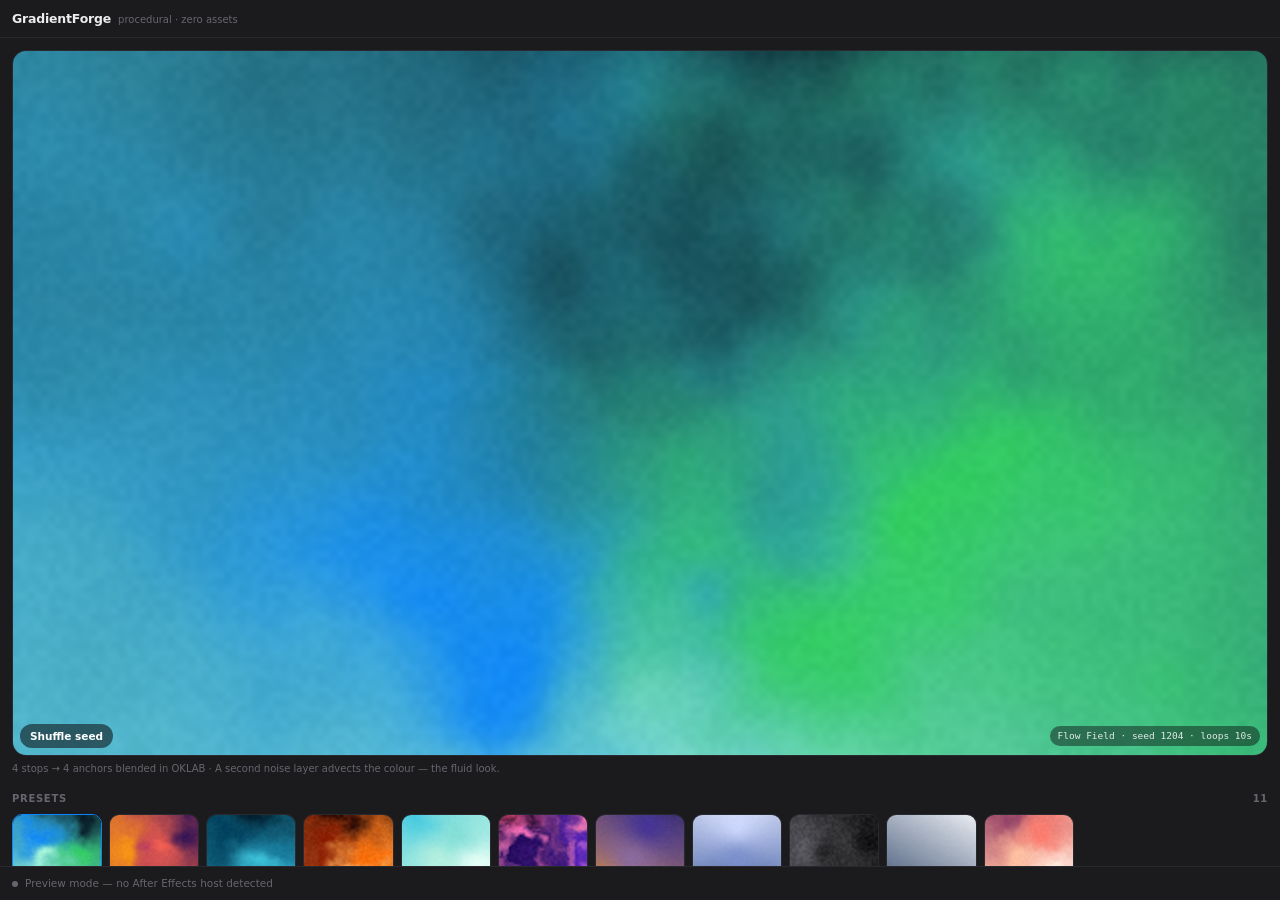
==== com.gradientforge.pro/index.html @ 15c9b50b "refactor: split GradientForge out into its own extension The gradient generator was a tab inside the" ====
<!DOCTYPE html>
<html lang="en">
<head>
  <meta charset="utf-8">
  <title>GradientForge</title>
  <link rel="stylesheet" href="css/panel.css">
</head>
<body>
  <div class="app">

    <header class="topbar">
      <span class="wordmark">GradientForge</span>
      <span class="tagline">procedural · zero assets</span>
    </header>

    <main class="body" id="body">
      <section class="view" id="view"></section>
    </main>

    <footer class="statusbar" id="status" data-state="idle">
      <span class="dot"></span>
      <span class="msg" id="statusMsg">Ready</span>
    </footer>

  </div>

  <script src="js/lib/cep-bridge.js"></script>
  <script src="js/lib/controls.js"></script>
  <script src="js/data/gradients.js"></script>
  <script src="js/data/gradient-preview.js"></script>
  <script src="js/app.js"></script>
</body>
</html>
---- com.gradientforge.pro/css/panel.css ----
/* ==========================================================================
   GradientForge — panel styles

   Docked inside After Effects, so it borrows AE's chrome values and spends its
   colour budget on the gradient itself. The tokens, fields and buttons are the
   same house style as the Apple Motion UI panel; the .gf-* rules below are this
   panel's own.
   ========================================================================== */

:root {
  --bg:            #1B1B1E;
  --bg-raised:     #232327;
  --bg-sunken:     #141416;
  --line:          #313136;
  --line-soft:     #292930;
  --text:          #ECECEF;
  --text-dim:      #9A9AA2;
  --text-faint:    #66666E;
  --accent:        #0A84FF;
  --accent-soft:   rgba(10, 132, 255, 0.16);
  --ok:            #30D158;
  --warn:          #FF9F0A;
  --err:           #FF453A;

  --r-sm: 6px;
  --r-md: 10px;
  --r-lg: 14px;

  --font: -apple-system, BlinkMacSystemFont, "SF Pro Text", "Segoe UI", Inter, system-ui, sans-serif;
  --mono: "SF Mono", ui-monospace, Menlo, Consolas, monospace;
}

:root[data-theme="light"] {
  --bg:        #F4F4F6;
  --bg-raised: #FFFFFF;
  --bg-sunken: #E8E8EC;
  --line:      #D6D6DC;
  --line-soft: #E2E2E8;
  --text:      #1C1C1E;
  --text-dim:  #6C6C74;
  --text-faint:#9A9AA2;
  --accent:    #007AFF;
  --accent-soft: rgba(0, 122, 255, 0.12);
}

* { box-sizing: border-box; }

html, body {
  height: 100%;
  margin: 0;
  overflow: hidden;
}

body {
  background: var(--bg);
  color: var(--text);
  font-family: var(--font);
  font-size: 12px;
  line-height: 1.4;
  -webkit-font-smoothing: antialiased;
  user-select: none;
  cursor: default;
}

::-webkit-scrollbar { width: 9px; height: 9px; }
::-webkit-scrollbar-track { background: transparent; }
::-webkit-scrollbar-thumb { background: var(--line); border-radius: 9px; border: 2px solid var(--bg); }
::-webkit-scrollbar-thumb:hover { background: var(--text-faint); }

:focus-visible { outline: 2px solid var(--accent); outline-offset: 1px; border-radius: 3px; }

/* --- shell ------------------------------------------------------------- */

.app {
  display: flex;
  flex-direction: column;
  height: 100%;
  overflow: hidden;
}

.topbar {
  flex: none;
  display: flex;
  align-items: baseline;
  gap: 7px;
  padding: 10px 12px 9px;
  border-bottom: 1px solid var(--line-soft);
  background: var(--bg);
}

.wordmark {
  font-size: 12.5px;
  font-weight: 600;
  letter-spacing: -0.2px;
  color: var(--text);
}

.tagline {
  font-size: 10px;
  color: var(--text-faint);
}

/* --- scroll body ------------------------------------------------------- */

.body {
  flex: 1;
  overflow-y: auto;
  overflow-x: hidden;
  padding: 12px;
}

.view[hidden] { display: none; }

.section-label {
  display: flex;
  align-items: center;
  justify-content: space-between;
  margin: 2px 0 8px;
  font-size: 10px;
  font-weight: 600;
  letter-spacing: 0.7px;
  text-transform: uppercase;
  color: var(--text-faint);
}
.section-label + .section-label { margin-top: 18px; }

/* --- fields ------------------------------------------------------------ */

.field {
  display: flex;
  align-items: center;
  gap: 8px;
  min-height: 28px;
  padding: 3px 0;
}
.field[hidden] { display: none; }

.field label {
  flex: none;
  width: 82px;
  font-size: 11px;
  color: var(--text-dim);
}

.field .control { flex: 1; display: flex; align-items: center; gap: 7px; min-width: 0; }

input[type="text"],
input[type="number"],
select {
  width: 100%;
  height: 26px;
  padding: 0 7px;
  background: var(--bg-sunken);
  border: 1px solid var(--line-soft);
  border-radius: var(--r-sm);
  color: var(--text);
  font-family: var(--font);
  font-size: 11.5px;
}
input[type="number"] { font-family: var(--mono); width: 58px; flex: none; text-align: right; }
input:focus, select:focus { outline: none; border-color: var(--accent); }

select { cursor: pointer; appearance: none; padding-right: 20px;
  background-image: linear-gradient(45deg, transparent 50%, var(--text-faint) 50%),
                    linear-gradient(135deg, var(--text-faint) 50%, transparent 50%);
  background-position: calc(100% - 11px) 11px, calc(100% - 7px) 11px;
  background-size: 4px 4px, 4px 4px;
  background-repeat: no-repeat;
}

input[type="range"] {
  flex: 1;
  height: 3px;
  min-width: 0;
  appearance: none;
  background: var(--line);
  border-radius: 3px;
  cursor: pointer;
}
input[type="range"]::-webkit-slider-thumb {
  appearance: none;
  width: 12px; height: 12px;
  border-radius: 50%;
  background: var(--text);
  border: 0;
  cursor: grab;
}
input[type="range"]:active::-webkit-slider-thumb { background: var(--accent); cursor: grabbing; }

.switch {
  position: relative;
  width: 34px; height: 20px;
  flex: none;
  border: 0;
  border-radius: 20px;
  background: var(--line);
  cursor: pointer;
  transition: background .16s cubic-bezier(0.32, 0.72, 0, 1);
  padding: 0;
}
.switch::after {
  content: "";
  position: absolute;
  top: 2px; left: 2px;
  width: 16px; height: 16px;
  border-radius: 50%;
  background: #fff;
  transition: transform .16s cubic-bezier(0.32, 0.72, 0, 1);
}
.switch[aria-checked="true"] { background: var(--ok); }
.switch[aria-checked="true"]::after { transform: translateX(14px); }

/* --- footer ------------------------------------------------------------ */

.statusbar {
  flex: none;
  display: flex;
  align-items: center;
  gap: 7px;
  min-height: 32px;
  padding: 9px 12px;
  border-top: 1px solid var(--line-soft);
  background: var(--bg);
  font-size: 10.5px;
  color: var(--text-faint);
}

.btn {
  height: 30px;
  padding: 0 13px;
  border: 1px solid var(--line);
  border-radius: var(--r-md);
  background: var(--bg-raised);
  color: var(--text);
  font-family: var(--font);
  font-size: 11.5px;
  font-weight: 500;
  cursor: pointer;
  transition: border-color .1s ease, background .1s ease, opacity .1s ease;
}
.btn:hover { border-color: var(--text-faint); }
.btn:disabled { opacity: 0.45; cursor: default; }

.btn.primary {
  flex: 1;
  background: var(--accent);
  border-color: var(--accent);
  color: #fff;
  font-weight: 600;
}
.btn.primary:hover { filter: brightness(1.08); }
.dot {
  width: 6px; height: 6px;
  flex: none;
  border-radius: 50%;
  background: var(--text-faint);
}
.statusbar[data-state="ok"]   .dot { background: var(--ok); }
.statusbar[data-state="busy"] .dot { background: var(--warn); }
.statusbar[data-state="err"]  .dot { background: var(--err); }
.statusbar[data-state="err"]  .msg { color: var(--err); }

.msg { flex: 1; min-width: 0; overflow: hidden; text-overflow: ellipsis; white-space: nowrap; }


/* --- chips (palette harmonies) ----------------------------------------- */

.chips {
  display: flex;
  flex-wrap: wrap;
  gap: 5px;
  margin-bottom: 4px;
}

.chip {
  display: inline-flex;
  align-items: center;
  gap: 5px;
  height: 24px;
  padding: 0 10px;
  border: 1px solid var(--line);
  border-radius: 20px;
  background: var(--bg-raised);
  color: var(--text-dim);
  font-family: var(--font);
  font-size: 11px;
  font-weight: 500;
  cursor: pointer;
  white-space: nowrap;
  transition: border-color .1s ease, color .1s ease, background .1s ease;
}
.chip:hover { color: var(--text); border-color: var(--text-faint); }
.chip.on {
  background: var(--accent-soft);
  border-color: transparent;
  color: var(--accent);
}


.bsection {
  padding: 12px 0;
  border-top: 1px solid var(--line-soft);
}
.bsection:first-child { border-top: 0; padding-top: 4px; }
.bsection-title {
  margin-bottom: 9px;
  font-size: 10px;
  font-weight: 600;
  letter-spacing: 0.7px;
  text-transform: uppercase;
  color: var(--text-faint);
}
.bnote {
  margin: 6px 0 0;
  font-size: 10px;
  color: var(--text-faint);
}

/* --- gradient UI (§7) -------------------------------------------------- */

.gf-hero-wrap { position: relative; margin-bottom: 6px; }
.gf-hero-wrap + .bnote { margin-bottom: 16px; }

.gf-hero {
  display: block;
  width: 100%;
  aspect-ratio: 16 / 9;
  border: 1px solid var(--line-soft);
  border-radius: var(--r-lg);
  background: var(--bg-sunken);
}

.gf-hero-bar {
  position: absolute;
  left: 8px; right: 8px; bottom: 8px;
  display: flex;
  align-items: center;
  gap: 6px;
}

.gf-pill {
  height: 24px;
  padding: 0 10px;
  border: 0;
  border-radius: 20px;
  background: rgba(10, 10, 12, 0.55);
  color: #fff;
  font-family: var(--font);
  font-size: 10.5px;
  font-weight: 600;
  cursor: pointer;
  backdrop-filter: blur(8px);
  -webkit-backdrop-filter: blur(8px);
}
.gf-pill:hover { background: var(--accent); }
.gf-pill:active { transform: scale(0.96); }

.gf-badge {
  margin-left: auto;
  padding: 3px 8px;
  border-radius: 20px;
  background: rgba(10, 10, 12, 0.45);
  color: rgba(255, 255, 255, 0.86);
  font-family: var(--mono);
  font-size: 9.5px;
  backdrop-filter: blur(8px);
  -webkit-backdrop-filter: blur(8px);
}

.bnote.warn { color: var(--warn); }

.gf-presets {
  display: grid;
  grid-template-columns: repeat(auto-fill, minmax(88px, 1fr));
  gap: 7px;
}

.gf-preset {
  padding: 0;
  border: 1px solid var(--line-soft);
  border-radius: var(--r-md);
  background: var(--bg-raised);
  overflow: hidden;
  cursor: pointer;
  font-family: var(--font);
  color: inherit;
  transition: border-color .12s ease, transform .12s ease;
}
.gf-preset:hover { border-color: var(--text-faint); }
.gf-preset:active { transform: scale(0.98); }
.gf-preset.on { border-color: var(--accent); }

.gf-preset-art {
  display: block;
  width: 100%;
  aspect-ratio: 16 / 10;
  background: var(--bg-sunken);
}

.gf-preset-name {
  display: block;
  padding: 5px 7px 6px;
  border-top: 1px solid var(--line-soft);
  font-size: 10px;
  font-weight: 600;
  color: var(--text-dim);
  white-space: nowrap;
  overflow: hidden;
  text-overflow: ellipsis;
}

/* colour stops */

.gf-stops {
  display: flex;
  flex-wrap: wrap;
  align-items: center;
  gap: 6px;
  margin-bottom: 9px;
}

.gf-stop { position: relative; }

.gf-stop-rm {
  position: absolute;
  top: -5px; right: -5px;
  width: 14px; height: 14px;
  padding: 0;
  border: 1px solid var(--line);
  border-radius: 50%;
  background: var(--bg-raised);
  color: var(--text-dim);
  font-size: 9px;
  line-height: 1;
  cursor: pointer;
  opacity: 0;
  transition: opacity .1s ease;
}
.gf-stop:hover .gf-stop-rm { opacity: 1; }
.gf-stop-rm:hover { color: var(--err); border-color: var(--err); }

.gf-stop-add {
  width: 30px; height: 30px;
  border: 1px dashed var(--line);
  border-radius: var(--r-sm);
  background: transparent;
  color: var(--text-faint);
  font-size: 14px;
  line-height: 1;
  cursor: pointer;
}
.gf-stop-add:hover { color: var(--accent); border-color: var(--accent); }

input[type="color"] {
  width: 30px; height: 30px;
  padding: 0;
  border: 1px solid var(--line);
  border-radius: var(--r-sm);
  background: var(--bg-sunken);
  cursor: pointer;
}
input[type="color"]::-webkit-color-swatch-wrapper { padding: 2px; }
input[type="color"]::-webkit-color-swatch { border: 0; border-radius: 3px; }
.field .control input[type="color"] { flex: none; }

.gf-actions {
  display: flex;
  gap: 7px;
  padding: 12px 0 4px;
  border-top: 1px solid var(--line-soft);
}


@media (prefers-reduced-motion: reduce) {
  * { transition-duration: 0.01ms !important; }
}
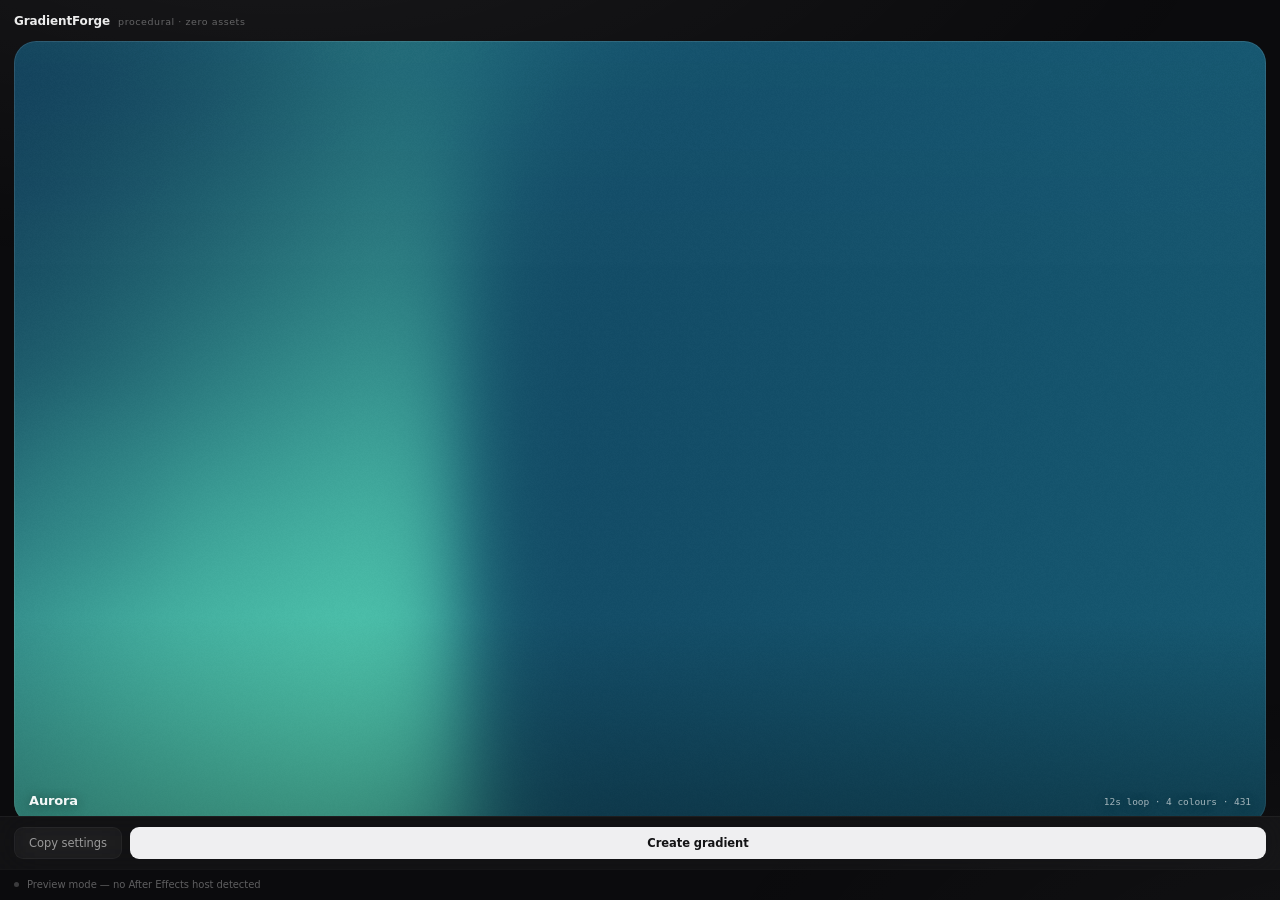
==== commit 94666f06: "feat(gradient): spatial-glass redesign and the 414-palette library Two things: the panel is rebuilt " ====
--- a/com.gradientforge.pro/index.html
+++ b/com.gradientforge.pro/index.html
@@ -17,6 +17,11 @@
       <section class="view" id="view"></section>
     </main>
 
+    <footer class="dock">
+      <button class="ghost" id="gfCopy" title="Copy the parameters as JSON">Copy settings</button>
+      <button class="solid" id="gfCreate">Create gradient</button>
+    </footer>
+
     <footer class="statusbar" id="status" data-state="idle">
       <span class="dot"></span>
       <span class="msg" id="statusMsg">Ready</span>
@@ -26,6 +31,7 @@
 
   <script src="js/lib/cep-bridge.js"></script>
   <script src="js/lib/controls.js"></script>
+  <script src="js/data/library.js"></script>
   <script src="js/data/gradients.js"></script>
   <script src="js/data/gradient-preview.js"></script>
   <script src="js/app.js"></script>
--- a/com.gradientforge.pro/css/panel.css
+++ b/com.gradientforge.pro/css/panel.css
@@ -1,77 +1,104 @@
 /* ==========================================================================
    GradientForge — panel styles
 
-   Docked inside After Effects, so it borrows AE's chrome values and spends its
-   colour budget on the gradient itself. The tokens, fields and buttons are the
-   same house style as the Apple Motion UI panel; the .gf-* rules below are this
-   panel's own.
+   Very dark charcoal, then a few translucent sheets above it. Depth comes from
+   hairlines, restrained blur and a little ambient light rather than shadow, so
+   the interface reads as thin glass floating over the work.
+
+   Every UI value is a neutral. The gradient is the only saturated thing on
+   screen — a coloured interface would shift the colour judgement this panel
+   exists to support.
    ========================================================================== */
 
 :root {
-  --bg:            #1B1B1E;
-  --bg-raised:     #232327;
-  --bg-sunken:     #141416;
-  --line:          #313136;
-  --line-soft:     #292930;
-  --text:          #ECECEF;
-  --text-dim:      #9A9AA2;
-  --text-faint:    #66666E;
-  --accent:        #0A84FF;
-  --accent-soft:   rgba(10, 132, 255, 0.16);
-  --ok:            #30D158;
-  --warn:          #FF9F0A;
-  --err:           #FF453A;
-
-  --r-sm: 6px;
-  --r-md: 10px;
-  --r-lg: 14px;
-
-  --font: -apple-system, BlinkMacSystemFont, "SF Pro Text", "Segoe UI", Inter, system-ui, sans-serif;
-  --mono: "SF Mono", ui-monospace, Menlo, Consolas, monospace;
+  --bg:          #0B0B0D;
+  --bg-lift:     #101012;
+
+  /* translucent sheets, in rising order of presence */
+  --sheet-1:     rgba(255, 255, 255, 0.030);
+  --sheet-2:     rgba(255, 255, 255, 0.050);
+  --sheet-3:     rgba(255, 255, 255, 0.075);
+  --hair:        rgba(255, 255, 255, 0.070);
+  --hair-soft:   rgba(255, 255, 255, 0.045);
+  --specular:    rgba(255, 255, 255, 0.115);
+
+  --ink:         rgba(255, 255, 255, 0.92);
+  --ink-2:       rgba(255, 255, 255, 0.55);
+  --ink-3:       rgba(255, 255, 255, 0.34);
+  --ink-4:       rgba(255, 255, 255, 0.20);
+
+  --knob:        #F4F4F6;
+  --solid:       #EFEFF1;
+  --solid-ink:   #131315;
+  --track:       rgba(255, 255, 255, 0.11);
+  --track-fill:  rgba(255, 255, 255, 0.46);
+
+  --r-stage:  22px;
+  --r-panel:  16px;
+  --r-card:   11px;
+  --r-pill:   8px;
+
+  --font: -apple-system, BlinkMacSystemFont, "SF Pro Text", "SF Pro Display",
+          "Segoe UI", Inter, system-ui, sans-serif;
+  --mono: "SF Mono", ui-monospace, SFMono-Regular, Menlo, Consolas, monospace;
+
+  --pad: 14px;
 }
 
 :root[data-theme="light"] {
-  --bg:        #F4F4F6;
-  --bg-raised: #FFFFFF;
-  --bg-sunken: #E8E8EC;
-  --line:      #D6D6DC;
-  --line-soft: #E2E2E8;
-  --text:      #1C1C1E;
-  --text-dim:  #6C6C74;
-  --text-faint:#9A9AA2;
-  --accent:    #007AFF;
-  --accent-soft: rgba(0, 122, 255, 0.12);
+  --bg:         #ECECEE;
+  --bg-lift:    #F4F4F6;
+  --sheet-1:    rgba(255, 255, 255, 0.62);
+  --sheet-2:    rgba(255, 255, 255, 0.80);
+  --sheet-3:    rgba(0, 0, 0, 0.045);
+  --hair:       rgba(0, 0, 0, 0.09);
+  --hair-soft:  rgba(0, 0, 0, 0.055);
+  --specular:   rgba(255, 255, 255, 0.85);
+  --ink:        rgba(0, 0, 0, 0.88);
+  --ink-2:      rgba(0, 0, 0, 0.55);
+  --ink-3:      rgba(0, 0, 0, 0.36);
+  --ink-4:      rgba(0, 0, 0, 0.20);
+  --knob:       #FFFFFF;
+  --solid:      #1C1C1E;
+  --solid-ink:  #FAFAFA;
+  --track:      rgba(0, 0, 0, 0.13);
+  --track-fill: rgba(0, 0, 0, 0.45);
 }
 
 * { box-sizing: border-box; }
 
-html, body {
-  height: 100%;
-  margin: 0;
-  overflow: hidden;
-}
+html, body { height: 100%; margin: 0; overflow: hidden; }
 
 body {
   background: var(--bg);
-  color: var(--text);
+  color: var(--ink);
   font-family: var(--font);
   font-size: 12px;
-  line-height: 1.4;
+  line-height: 1.45;
+  letter-spacing: -0.005em;
   -webkit-font-smoothing: antialiased;
   user-select: none;
   cursor: default;
 }
 
-::-webkit-scrollbar { width: 9px; height: 9px; }
-::-webkit-scrollbar-track { background: transparent; }
-::-webkit-scrollbar-thumb { background: var(--line); border-radius: 9px; border: 2px solid var(--bg); }
-::-webkit-scrollbar-thumb:hover { background: var(--text-faint); }
-
-:focus-visible { outline: 2px solid var(--accent); outline-offset: 1px; border-radius: 3px; }
+/* Ambient light: two very soft achromatic washes, no colour cast. */
+body::before {
+  content: "";
+  position: fixed;
+  inset: 0;
+  pointer-events: none;
+  background:
+    radial-gradient(120% 62% at 22% -8%,  rgba(255, 255, 255, 0.055), transparent 62%),
+    radial-gradient(90% 50% at 108% 106%, rgba(255, 255, 255, 0.030), transparent 60%);
+}
+:root[data-theme="light"] body::before {
+  background: radial-gradient(120% 62% at 22% -8%, rgba(255, 255, 255, 0.9), transparent 64%);
+}
 
 /* --- shell ------------------------------------------------------------- */
 
 .app {
+  position: relative;
   display: flex;
   flex-direction: column;
   height: 100%;
@@ -82,394 +109,575 @@
   flex: none;
   display: flex;
   align-items: baseline;
-  gap: 7px;
-  padding: 10px 12px 9px;
-  border-bottom: 1px solid var(--line-soft);
-  background: var(--bg);
+  gap: 8px;
+  padding: 13px var(--pad) 11px;
 }
 
 .wordmark {
-  font-size: 12.5px;
-  font-weight: 600;
-  letter-spacing: -0.2px;
-  color: var(--text);
+  font-size: 12px;
+  font-weight: 590;
+  letter-spacing: -0.01em;
+  color: var(--ink);
 }
 
 .tagline {
-  font-size: 10px;
-  color: var(--text-faint);
-}
-
-/* --- scroll body ------------------------------------------------------- */
+  font-size: 9.5px;
+  letter-spacing: 0.06em;
+  color: var(--ink-3);
+}
 
 .body {
   flex: 1;
   overflow-y: auto;
   overflow-x: hidden;
-  padding: 12px;
-}
-
-.view[hidden] { display: none; }
-
-.section-label {
+  padding: 0 var(--pad) 18px;
+}
+
+/* --- the canvas -------------------------------------------------------- */
+
+.stage {
+  position: relative;
+  margin-bottom: 18px;
+  border-radius: var(--r-stage);
+  overflow: hidden;
+  isolation: isolate;
+}
+
+.canvas {
+  display: block;
+  width: 100%;
+  aspect-ratio: 4 / 3;
+  background: var(--bg-lift);
+}
+
+/* A hairline inside the corner radius, brighter along the top edge — the
+   specular a physical bezel would catch. No outer shadow anywhere. */
+.stage-ring {
+  position: absolute;
+  inset: 0;
+  border-radius: inherit;
+  pointer-events: none;
+  box-shadow: inset 0 0 0 1px rgba(255, 255, 255, 0.10);
+}
+.stage-ring::before {
+  content: "";
+  position: absolute;
+  inset: 0 0 auto;
+  height: 44%;
+  border-radius: inherit;
+  background: linear-gradient(180deg, var(--specular), transparent 74%);
+  opacity: 0.30;
+  mix-blend-mode: overlay;
+}
+
+.stage-ring::after {
+  content: "";
+  position: absolute;
+  inset: auto 0 0;
+  height: 34%;
+  border-radius: inherit;
+  background: linear-gradient(0deg, rgba(0, 0, 0, 0.30), transparent 78%);
+}
+
+.stage-info {
+  position: absolute;
+  left: 15px; right: 15px; bottom: 13px;
+  display: flex;
+  align-items: baseline;
+  justify-content: space-between;
+  gap: 10px;
+  pointer-events: none;
+  text-shadow: 0 1px 12px rgba(0, 0, 0, 0.45);
+}
+
+.stage-name {
+  font-size: 13px;
+  font-weight: 590;
+  letter-spacing: -0.012em;
+  color: rgba(255, 255, 255, 0.95);
+}
+
+.stage-meta {
+  font-family: var(--mono);
+  font-size: 9.5px;
+  font-variant-numeric: tabular-nums;
+  color: rgba(255, 255, 255, 0.62);
+  white-space: nowrap;
+}
+
+/* --- section furniture ------------------------------------------------- */
+
+.eyebrow {
+  font-size: 9px;
+  font-weight: 600;
+  letter-spacing: 0.15em;
+  text-transform: uppercase;
+  color: var(--ink-3);
+}
+
+.note {
+  margin: 8px 2px 0;
+  font-size: 10px;
+  line-height: 1.5;
+  color: var(--ink-3);
+}
+.note.warn { color: var(--ink-2); }
+.note.empty { padding: 22px 0; text-align: center; }
+
+/* Every glass sheet is the same recipe: low-opacity fill, one hairline, a
+   little blur, and a top-edge specular. */
+.panel {
+  position: relative;
+  padding: 12px 13px;
+  border: 1px solid var(--hair-soft);
+  border-radius: var(--r-panel);
+  background: var(--sheet-1);
+  backdrop-filter: blur(18px) saturate(120%);
+  -webkit-backdrop-filter: blur(18px) saturate(120%);
+}
+.panel::before {
+  content: "";
+  position: absolute;
+  inset: 0 0 auto;
+  height: 1px;
+  border-radius: inherit;
+  background: linear-gradient(90deg, transparent, var(--specular) 22%, var(--specular) 78%, transparent);
+  opacity: 0.5;
+}
+
+/* --- library shelf ----------------------------------------------------- */
+
+.shelf { margin-bottom: 16px; }
+
+.shelf-head {
+  display: flex;
+  align-items: baseline;
+  justify-content: space-between;
+  margin-bottom: 9px;
+}
+
+.count {
+  font-family: var(--mono);
+  font-size: 9.5px;
+  font-variant-numeric: tabular-nums;
+  color: var(--ink-4);
+}
+
+.search {
+  width: 100%;
+  height: 30px;
+  margin-bottom: 9px;
+  padding: 0 11px;
+  border: 1px solid var(--hair-soft);
+  border-radius: var(--r-pill);
+  background: var(--sheet-1);
+  color: var(--ink);
+  font-family: var(--font);
+  font-size: 11.5px;
+  backdrop-filter: blur(14px);
+  -webkit-backdrop-filter: blur(14px);
+}
+.search::placeholder { color: var(--ink-4); }
+.search:focus { outline: none; border-color: var(--hair); background: var(--sheet-2); }
+
+.chips {
+  display: flex;
+  gap: 5px;
+  margin-bottom: 10px;
+  overflow-x: auto;
+  scrollbar-width: none;
+  padding-bottom: 1px;
+}
+.chips::-webkit-scrollbar { display: none; }
+
+.chip {
+  flex: 0 0 auto;
+  height: 24px;
+  padding: 0 10px;
+  border: 1px solid transparent;
+  border-radius: 7px;
+  background: var(--sheet-1);
+  color: var(--ink-3);
+  font-family: var(--font);
+  font-size: 10.5px;
+  font-weight: 500;
+  letter-spacing: 0.005em;
+  cursor: pointer;
+  white-space: nowrap;
+  transition: color .14s ease, background .14s ease, border-color .14s ease;
+}
+.chip:hover { color: var(--ink-2); }
+.chip.on {
+  background: var(--sheet-3);
+  border-color: var(--hair);
+  color: var(--ink);
+}
+
+.cards {
+  display: grid;
+  grid-template-columns: repeat(auto-fill, minmax(96px, 1fr));
+  gap: 9px;
+  max-height: 300px;
+  overflow-y: auto;
+  padding: 1px 2px 2px 1px;
+  scrollbar-width: thin;
+  scrollbar-color: var(--ink-4) transparent;
+}
+.cards::-webkit-scrollbar { width: 4px; }
+.cards::-webkit-scrollbar-thumb { background: var(--ink-4); border-radius: 4px; }
+.cards::-webkit-scrollbar-track { background: transparent; }
+.cards .empty { grid-column: 1 / -1; }
+
+/* A card is its own picture and a whisper of a label. No frame, no chrome. */
+.card {
+  position: relative;
+  display: block;
+  padding: 0;
+  border: 0;
+  background: none;
+  cursor: pointer;
+  font-family: var(--font);
+  text-align: left;
+  transition: transform .16s cubic-bezier(0.32, 0.72, 0, 1);
+}
+.card:active { transform: scale(0.985); }
+
+.card-art {
+  display: block;
+  width: 100%;
+  aspect-ratio: 4 / 3;
+  border-radius: var(--r-card);
+  background: var(--sheet-1);
+  box-shadow: inset 0 0 0 1px rgba(255, 255, 255, 0.055);
+}
+.card:hover .card-art { box-shadow: inset 0 0 0 1px rgba(255, 255, 255, 0.16); }
+.card.on .card-art {
+  box-shadow: inset 0 0 0 1px rgba(255, 255, 255, 0.30),
+              0 0 0 1px rgba(255, 255, 255, 0.16);
+}
+
+.card-name {
+  display: block;
+  margin-top: 6px;
+  padding: 0 1px;
+  font-size: 10px;
+  font-weight: 500;
+  letter-spacing: -0.004em;
+  color: var(--ink-3);
+  white-space: nowrap;
+  overflow: hidden;
+  text-overflow: ellipsis;
+}
+.card:hover .card-name { color: var(--ink-2); }
+.card.on .card-name { color: var(--ink); }
+
+/* --- palette ----------------------------------------------------------- */
+
+.palette {
   display: flex;
   align-items: center;
-  justify-content: space-between;
-  margin: 2px 0 8px;
-  font-size: 10px;
-  font-weight: 600;
-  letter-spacing: 0.7px;
-  text-transform: uppercase;
-  color: var(--text-faint);
-}
-.section-label + .section-label { margin-top: 18px; }
-
-/* --- fields ------------------------------------------------------------ */
+  gap: 10px;
+  padding: 10px 11px;
+}
+
+.chips-row {
+  display: flex;
+  flex-wrap: wrap;
+  align-items: center;
+  gap: 6px;
+  flex: 1;
+  min-width: 0;
+}
+
+/* Colour chips: small, softly rounded, ringed rather than bordered. */
+.swatch { position: relative; display: inline-flex; }
+
+.swatch input[type="color"],
+input[type="color"].chip {
+  width: 26px; height: 26px;
+  padding: 0;
+  border: 0;
+  border-radius: 7px;
+  background: transparent;
+  cursor: pointer;
+  box-shadow: inset 0 0 0 1px rgba(255, 255, 255, 0.14),
+              inset 0 1px 0 0 rgba(255, 255, 255, 0.16);
+}
+input[type="color"]::-webkit-color-swatch-wrapper { padding: 0; }
+input[type="color"]::-webkit-color-swatch { border: 0; border-radius: 7px; }
+
+.swatch-rm {
+  position: absolute;
+  top: -5px; right: -5px;
+  width: 14px; height: 14px;
+  padding: 0;
+  border: 1px solid var(--hair);
+  border-radius: 50%;
+  background: var(--bg-lift);
+  color: var(--ink-2);
+  font-size: 9px;
+  line-height: 1;
+  cursor: pointer;
+  opacity: 0;
+  transition: opacity .14s ease;
+}
+.swatch:hover .swatch-rm { opacity: 1; }
+.swatch-rm:hover { color: var(--ink); }
+
+.swatch-add {
+  width: 26px; height: 26px;
+  border: 1px dashed var(--hair);
+  border-radius: 7px;
+  background: none;
+  color: var(--ink-4);
+  font-size: 13px;
+  line-height: 1;
+  cursor: pointer;
+  transition: color .14s ease, border-color .14s ease;
+}
+.swatch-add:hover { color: var(--ink-2); border-color: var(--ink-4); }
+
+/* --- controls ---------------------------------------------------------- */
+
+.controls { margin-top: 10px; padding: 6px 13px 8px; }
 
 .field {
   display: flex;
   align-items: center;
-  gap: 8px;
-  min-height: 28px;
-  padding: 3px 0;
+  gap: 12px;
+  min-height: 34px;
+  padding: 4px 0;
 }
 .field[hidden] { display: none; }
+.field + .field { border-top: 1px solid var(--hair-soft); }
 
 .field label {
   flex: none;
-  width: 82px;
-  font-size: 11px;
-  color: var(--text-dim);
-}
-
-.field .control { flex: 1; display: flex; align-items: center; gap: 7px; min-width: 0; }
+  width: 72px;
+  font-size: 9px;
+  font-weight: 600;
+  letter-spacing: 0.14em;
+  text-transform: uppercase;
+  color: var(--ink-3);
+}
+
+.field .control {
+  flex: 1;
+  display: flex;
+  align-items: center;
+  gap: 10px;
+  min-width: 0;
+}
+
+/* Thin track, filled to the knob, tiny value pill on the right. */
+input[type="range"] {
+  flex: 1;
+  height: 2px;
+  min-width: 0;
+  appearance: none;
+  -webkit-appearance: none;
+  border-radius: 2px;
+  background: linear-gradient(90deg,
+              var(--track-fill) 0 var(--fill, 0%),
+              var(--track) var(--fill, 0%) 100%);
+  cursor: pointer;
+}
+input[type="range"]::-webkit-slider-thumb {
+  -webkit-appearance: none;
+  width: 13px; height: 13px;
+  margin-top: 0;
+  border: 0;
+  border-radius: 50%;
+  background: var(--knob);
+  box-shadow: 0 0 0 0.5px rgba(0, 0, 0, 0.28), 0 1px 3px rgba(0, 0, 0, 0.45);
+  cursor: grab;
+}
+input[type="range"]:active::-webkit-slider-thumb { cursor: grabbing; transform: scale(0.94); }
+input[type="range"]:focus { outline: none; }
+input[type="range"]:focus-visible::-webkit-slider-thumb {
+  box-shadow: 0 0 0 3px rgba(255, 255, 255, 0.18);
+}
+
+.val {
+  flex: none;
+  width: 40px;
+  height: 21px;
+  padding: 0 5px;
+  border: 0;
+  border-radius: 6px;
+  background: var(--sheet-1);
+  color: var(--ink-2);
+  font-family: var(--mono);
+  font-size: 10px;
+  font-variant-numeric: tabular-nums;
+  text-align: right;
+  -moz-appearance: textfield;
+}
+.val::-webkit-outer-spin-button,
+.val::-webkit-inner-spin-button { -webkit-appearance: none; margin: 0; }
+.val:focus { outline: none; background: var(--sheet-3); color: var(--ink); }
 
 input[type="text"],
-input[type="number"],
 select {
   width: 100%;
   height: 26px;
-  padding: 0 7px;
-  background: var(--bg-sunken);
-  border: 1px solid var(--line-soft);
-  border-radius: var(--r-sm);
-  color: var(--text);
+  padding: 0 8px;
+  border: 1px solid var(--hair-soft);
+  border-radius: 7px;
+  background: var(--sheet-1);
+  color: var(--ink);
   font-family: var(--font);
-  font-size: 11.5px;
-}
-input[type="number"] { font-family: var(--mono); width: 58px; flex: none; text-align: right; }
-input:focus, select:focus { outline: none; border-color: var(--accent); }
-
-select { cursor: pointer; appearance: none; padding-right: 20px;
-  background-image: linear-gradient(45deg, transparent 50%, var(--text-faint) 50%),
-                    linear-gradient(135deg, var(--text-faint) 50%, transparent 50%);
-  background-position: calc(100% - 11px) 11px, calc(100% - 7px) 11px;
+  font-size: 11px;
+}
+input[type="text"]::placeholder { color: var(--ink-4); }
+input[type="text"]:focus, select:focus { outline: none; border-color: var(--hair); }
+
+select {
+  cursor: pointer;
+  appearance: none;
+  -webkit-appearance: none;
+  padding-right: 22px;
+  background-image: linear-gradient(45deg, transparent 50%, var(--ink-3) 50%),
+                    linear-gradient(135deg, var(--ink-3) 50%, transparent 50%);
+  background-position: calc(100% - 12px) 11px, calc(100% - 8px) 11px;
   background-size: 4px 4px, 4px 4px;
   background-repeat: no-repeat;
 }
 
-input[type="range"] {
-  flex: 1;
-  height: 3px;
-  min-width: 0;
-  appearance: none;
-  background: var(--line);
-  border-radius: 3px;
-  cursor: pointer;
-}
-input[type="range"]::-webkit-slider-thumb {
-  appearance: none;
-  width: 12px; height: 12px;
-  border-radius: 50%;
-  background: var(--text);
-  border: 0;
-  cursor: grab;
-}
-input[type="range"]:active::-webkit-slider-thumb { background: var(--accent); cursor: grabbing; }
-
 .switch {
   position: relative;
-  width: 34px; height: 20px;
+  width: 32px; height: 19px;
   flex: none;
   border: 0;
-  border-radius: 20px;
-  background: var(--line);
-  cursor: pointer;
-  transition: background .16s cubic-bezier(0.32, 0.72, 0, 1);
+  border-radius: 19px;
+  background: var(--track);
+  cursor: pointer;
   padding: 0;
+  transition: background .18s cubic-bezier(0.32, 0.72, 0, 1);
 }
 .switch::after {
   content: "";
   position: absolute;
   top: 2px; left: 2px;
-  width: 16px; height: 16px;
+  width: 15px; height: 15px;
   border-radius: 50%;
-  background: #fff;
-  transition: transform .16s cubic-bezier(0.32, 0.72, 0, 1);
-}
-.switch[aria-checked="true"] { background: var(--ok); }
-.switch[aria-checked="true"]::after { transform: translateX(14px); }
-
-/* --- footer ------------------------------------------------------------ */
-
-.statusbar {
+  background: var(--ink-2);
+  transition: transform .18s cubic-bezier(0.32, 0.72, 0, 1), background .18s ease;
+}
+.switch[aria-checked="true"] { background: rgba(255, 255, 255, 0.24); }
+.switch[aria-checked="true"]::after { transform: translateX(13px); background: var(--knob); }
+
+/* --- actions ----------------------------------------------------------- */
+
+.actions {
+  display: flex;
+  gap: 8px;
+  margin-top: 12px;
+}
+/* The action bar sits outside the scroller, so it is always in reach. */
+.dock {
   flex: none;
   display: flex;
-  align-items: center;
-  gap: 7px;
-  min-height: 32px;
-  padding: 9px 12px;
-  border-top: 1px solid var(--line-soft);
-  background: var(--bg);
-  font-size: 10.5px;
-  color: var(--text-faint);
-}
-
-.btn {
-  height: 30px;
-  padding: 0 13px;
-  border: 1px solid var(--line);
-  border-radius: var(--r-md);
-  background: var(--bg-raised);
-  color: var(--text);
+  gap: 8px;
+  padding: 10px var(--pad);
+  border-top: 1px solid var(--hair-soft);
+  background: var(--sheet-1);
+  backdrop-filter: blur(22px) saturate(120%);
+  -webkit-backdrop-filter: blur(22px) saturate(120%);
+}
+
+.actions-sub { margin-top: 8px; }
+
+.ghost, .solid {
+  height: 32px;
+  padding: 0 14px;
+  border-radius: 9px;
   font-family: var(--font);
   font-size: 11.5px;
   font-weight: 500;
-  cursor: pointer;
-  transition: border-color .1s ease, background .1s ease, opacity .1s ease;
-}
-.btn:hover { border-color: var(--text-faint); }
-.btn:disabled { opacity: 0.45; cursor: default; }
-
-.btn.primary {
+  letter-spacing: -0.005em;
+  cursor: pointer;
+  white-space: nowrap;
+  transition: background .14s ease, border-color .14s ease, color .14s ease, opacity .14s ease;
+}
+
+.ghost {
+  border: 1px solid var(--hair-soft);
+  background: var(--sheet-1);
+  color: var(--ink-2);
+  backdrop-filter: blur(14px);
+  -webkit-backdrop-filter: blur(14px);
+}
+.ghost:hover { background: var(--sheet-2); color: var(--ink); border-color: var(--hair); }
+
+.solid {
   flex: 1;
-  background: var(--accent);
-  border-color: var(--accent);
-  color: #fff;
-  font-weight: 600;
-}
-.btn.primary:hover { filter: brightness(1.08); }
+  border: 1px solid transparent;
+  background: var(--solid);
+  color: var(--solid-ink);
+  font-weight: 590;
+}
+.solid:hover { filter: brightness(1.04); }
+.solid:active, .ghost:active { transform: scale(0.99); }
+.solid:disabled, .ghost:disabled { opacity: 0.4; cursor: default; }
+
+/* --- advanced ---------------------------------------------------------- */
+
+.adv { margin-top: 18px; }
+
+.adv > summary {
+  list-style: none;
+  cursor: pointer;
+  padding: 6px 0;
+  display: flex;
+  align-items: center;
+  gap: 7px;
+}
+.adv > summary::-webkit-details-marker { display: none; }
+.adv > summary::after {
+  content: "";
+  flex: 1;
+  height: 1px;
+  background: var(--hair-soft);
+}
+.adv > summary:hover .eyebrow { color: var(--ink-2); }
+.adv[open] > summary { margin-bottom: 8px; }
+.adv .panel + .panel { margin-top: 8px; }
+
+/* --- status ------------------------------------------------------------ */
+
+.statusbar {
+  flex: none;
+  display: flex;
+  align-items: center;
+  gap: 8px;
+  min-height: 30px;
+  padding: 8px var(--pad);
+  border-top: 1px solid var(--hair-soft);
+  background: transparent;
+  font-size: 10px;
+  color: var(--ink-3);
+}
+
 .dot {
-  width: 6px; height: 6px;
+  width: 5px; height: 5px;
   flex: none;
   border-radius: 50%;
-  background: var(--text-faint);
-}
-.statusbar[data-state="ok"]   .dot { background: var(--ok); }
-.statusbar[data-state="busy"] .dot { background: var(--warn); }
-.statusbar[data-state="err"]  .dot { background: var(--err); }
-.statusbar[data-state="err"]  .msg { color: var(--err); }
+  background: var(--ink-4);
+  transition: background .2s ease;
+}
+.statusbar[data-state="ok"]   .dot { background: var(--ink-2); }
+.statusbar[data-state="busy"] .dot { background: var(--ink-3); }
+.statusbar[data-state="err"]  .dot { background: var(--ink); }
+.statusbar[data-state="err"]  .msg { color: var(--ink-2); }
 
 .msg { flex: 1; min-width: 0; overflow: hidden; text-overflow: ellipsis; white-space: nowrap; }
 
-
-/* --- chips (palette harmonies) ----------------------------------------- */
-
-.chips {
-  display: flex;
-  flex-wrap: wrap;
-  gap: 5px;
-  margin-bottom: 4px;
-}
-
-.chip {
-  display: inline-flex;
-  align-items: center;
-  gap: 5px;
-  height: 24px;
-  padding: 0 10px;
-  border: 1px solid var(--line);
-  border-radius: 20px;
-  background: var(--bg-raised);
-  color: var(--text-dim);
-  font-family: var(--font);
-  font-size: 11px;
-  font-weight: 500;
-  cursor: pointer;
-  white-space: nowrap;
-  transition: border-color .1s ease, color .1s ease, background .1s ease;
-}
-.chip:hover { color: var(--text); border-color: var(--text-faint); }
-.chip.on {
-  background: var(--accent-soft);
-  border-color: transparent;
-  color: var(--accent);
-}
-
-
-.bsection {
-  padding: 12px 0;
-  border-top: 1px solid var(--line-soft);
-}
-.bsection:first-child { border-top: 0; padding-top: 4px; }
-.bsection-title {
-  margin-bottom: 9px;
-  font-size: 10px;
-  font-weight: 600;
-  letter-spacing: 0.7px;
-  text-transform: uppercase;
-  color: var(--text-faint);
-}
-.bnote {
-  margin: 6px 0 0;
-  font-size: 10px;
-  color: var(--text-faint);
-}
-
-/* --- gradient UI (§7) -------------------------------------------------- */
-
-.gf-hero-wrap { position: relative; margin-bottom: 6px; }
-.gf-hero-wrap + .bnote { margin-bottom: 16px; }
-
-.gf-hero {
-  display: block;
-  width: 100%;
-  aspect-ratio: 16 / 9;
-  border: 1px solid var(--line-soft);
-  border-radius: var(--r-lg);
-  background: var(--bg-sunken);
-}
-
-.gf-hero-bar {
-  position: absolute;
-  left: 8px; right: 8px; bottom: 8px;
-  display: flex;
-  align-items: center;
-  gap: 6px;
-}
-
-.gf-pill {
-  height: 24px;
-  padding: 0 10px;
-  border: 0;
-  border-radius: 20px;
-  background: rgba(10, 10, 12, 0.55);
-  color: #fff;
-  font-family: var(--font);
-  font-size: 10.5px;
-  font-weight: 600;
-  cursor: pointer;
-  backdrop-filter: blur(8px);
-  -webkit-backdrop-filter: blur(8px);
-}
-.gf-pill:hover { background: var(--accent); }
-.gf-pill:active { transform: scale(0.96); }
-
-.gf-badge {
-  margin-left: auto;
-  padding: 3px 8px;
-  border-radius: 20px;
-  background: rgba(10, 10, 12, 0.45);
-  color: rgba(255, 255, 255, 0.86);
-  font-family: var(--mono);
-  font-size: 9.5px;
-  backdrop-filter: blur(8px);
-  -webkit-backdrop-filter: blur(8px);
-}
-
-.bnote.warn { color: var(--warn); }
-
-.gf-presets {
-  display: grid;
-  grid-template-columns: repeat(auto-fill, minmax(88px, 1fr));
-  gap: 7px;
-}
-
-.gf-preset {
-  padding: 0;
-  border: 1px solid var(--line-soft);
-  border-radius: var(--r-md);
-  background: var(--bg-raised);
-  overflow: hidden;
-  cursor: pointer;
-  font-family: var(--font);
-  color: inherit;
-  transition: border-color .12s ease, transform .12s ease;
-}
-.gf-preset:hover { border-color: var(--text-faint); }
-.gf-preset:active { transform: scale(0.98); }
-.gf-preset.on { border-color: var(--accent); }
-
-.gf-preset-art {
-  display: block;
-  width: 100%;
-  aspect-ratio: 16 / 10;
-  background: var(--bg-sunken);
-}
-
-.gf-preset-name {
-  display: block;
-  padding: 5px 7px 6px;
-  border-top: 1px solid var(--line-soft);
-  font-size: 10px;
-  font-weight: 600;
-  color: var(--text-dim);
-  white-space: nowrap;
-  overflow: hidden;
-  text-overflow: ellipsis;
-}
-
-/* colour stops */
-
-.gf-stops {
-  display: flex;
-  flex-wrap: wrap;
-  align-items: center;
-  gap: 6px;
-  margin-bottom: 9px;
-}
-
-.gf-stop { position: relative; }
-
-.gf-stop-rm {
-  position: absolute;
-  top: -5px; right: -5px;
-  width: 14px; height: 14px;
-  padding: 0;
-  border: 1px solid var(--line);
-  border-radius: 50%;
-  background: var(--bg-raised);
-  color: var(--text-dim);
-  font-size: 9px;
-  line-height: 1;
-  cursor: pointer;
-  opacity: 0;
-  transition: opacity .1s ease;
-}
-.gf-stop:hover .gf-stop-rm { opacity: 1; }
-.gf-stop-rm:hover { color: var(--err); border-color: var(--err); }
-
-.gf-stop-add {
-  width: 30px; height: 30px;
-  border: 1px dashed var(--line);
-  border-radius: var(--r-sm);
-  background: transparent;
-  color: var(--text-faint);
-  font-size: 14px;
-  line-height: 1;
-  cursor: pointer;
-}
-.gf-stop-add:hover { color: var(--accent); border-color: var(--accent); }
-
-input[type="color"] {
-  width: 30px; height: 30px;
-  padding: 0;
-  border: 1px solid var(--line);
-  border-radius: var(--r-sm);
-  background: var(--bg-sunken);
-  cursor: pointer;
-}
-input[type="color"]::-webkit-color-swatch-wrapper { padding: 2px; }
-input[type="color"]::-webkit-color-swatch { border: 0; border-radius: 3px; }
-.field .control input[type="color"] { flex: none; }
-
-.gf-actions {
-  display: flex;
-  gap: 7px;
-  padding: 12px 0 4px;
-  border-top: 1px solid var(--line-soft);
-}
-
+/* Wider than a docked panel — give the shelf more room, not more chrome. */
+@media (min-width: 460px) {
+  .cards { max-height: 380px; grid-template-columns: repeat(auto-fill, minmax(112px, 1fr)); }
+  .canvas { aspect-ratio: 16 / 10; }
+}
 
 @media (prefers-reduced-motion: reduce) {
   * { transition-duration: 0.01ms !important; }
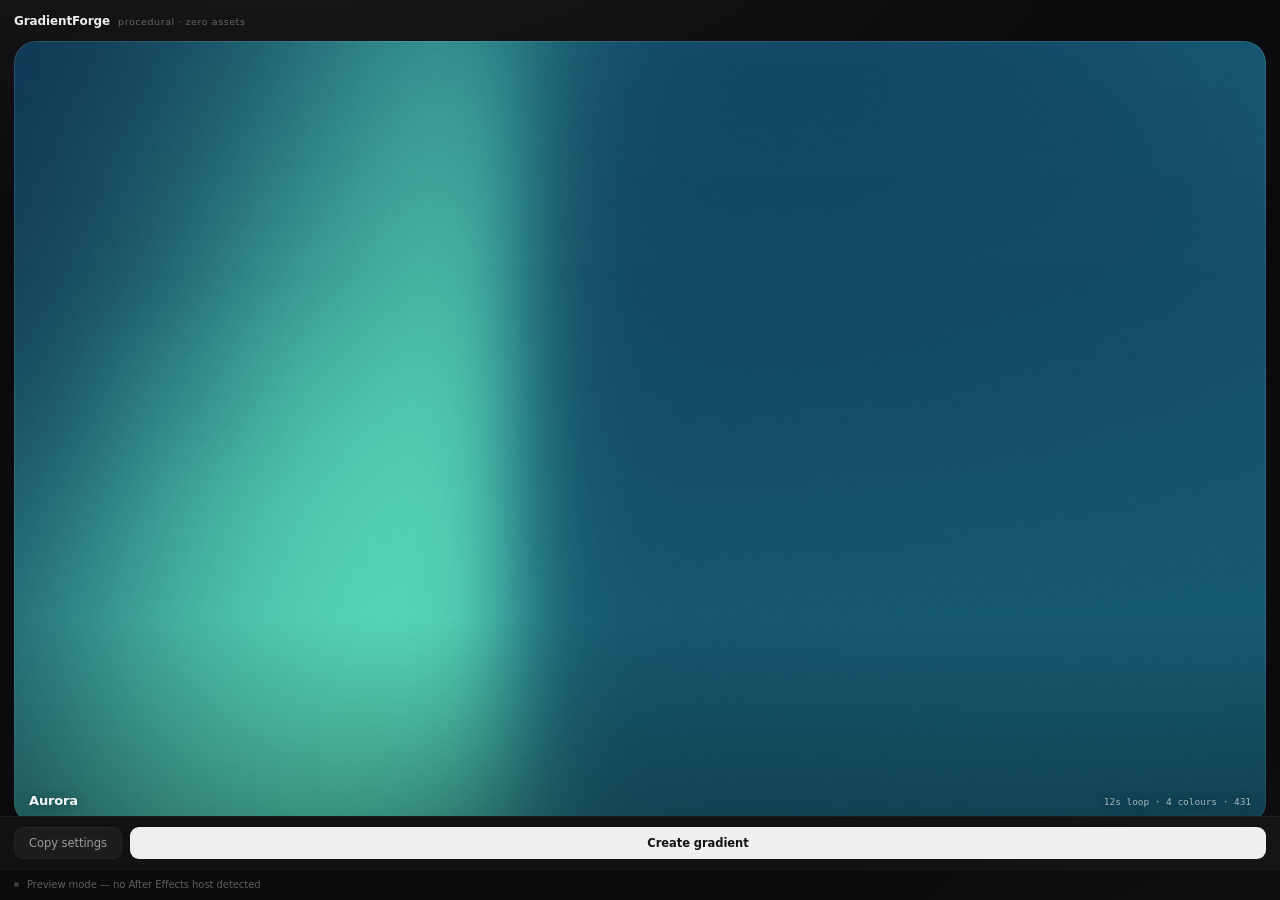
==== commit 55ae6755: "feat(gradient): SDF pipeline with jump flooding, Shape/ellipse only Step 1 of the geometry-modes bri" ====
--- a/com.gradientforge.pro/index.html
+++ b/com.gradientforge.pro/index.html
@@ -33,6 +33,7 @@
   <script src="js/lib/controls.js"></script>
   <script src="js/data/library.js"></script>
   <script src="js/data/gradients.js"></script>
+  <script src="js/data/sdf.js"></script>
   <script src="js/data/gradient-preview.js"></script>
   <script src="js/app.js"></script>
 </body>
--- a/com.gradientforge.pro/css/panel.css
+++ b/com.gradientforge.pro/css/panel.css
@@ -245,6 +245,40 @@
   opacity: 0.5;
 }
 
+/* --- mode selector ----------------------------------------------------- */
+
+.modes {
+  display: inline-flex;
+  gap: 2px;
+  margin-bottom: 12px;
+  padding: 2px;
+  border: 1px solid var(--hair-soft);
+  border-radius: 9px;
+  background: var(--sheet-1);
+  backdrop-filter: blur(14px);
+  -webkit-backdrop-filter: blur(14px);
+}
+
+.seg {
+  height: 24px;
+  padding: 0 13px;
+  border: 0;
+  border-radius: 7px;
+  background: transparent;
+  color: var(--ink-3);
+  font-family: var(--font);
+  font-size: 11px;
+  font-weight: 500;
+  cursor: pointer;
+  transition: background .14s ease, color .14s ease;
+}
+.seg:hover { color: var(--ink-2); }
+.seg.on { background: var(--sheet-3); color: var(--ink); }
+.seg:focus-visible { outline: 1px solid var(--ink-3); outline-offset: 1px; }
+
+.geometry { margin-bottom: 14px; padding: 6px 13px 8px; }
+.geometry[hidden] { display: none; }
+
 /* --- library shelf ----------------------------------------------------- */
 
 .shelf { margin-bottom: 16px; }
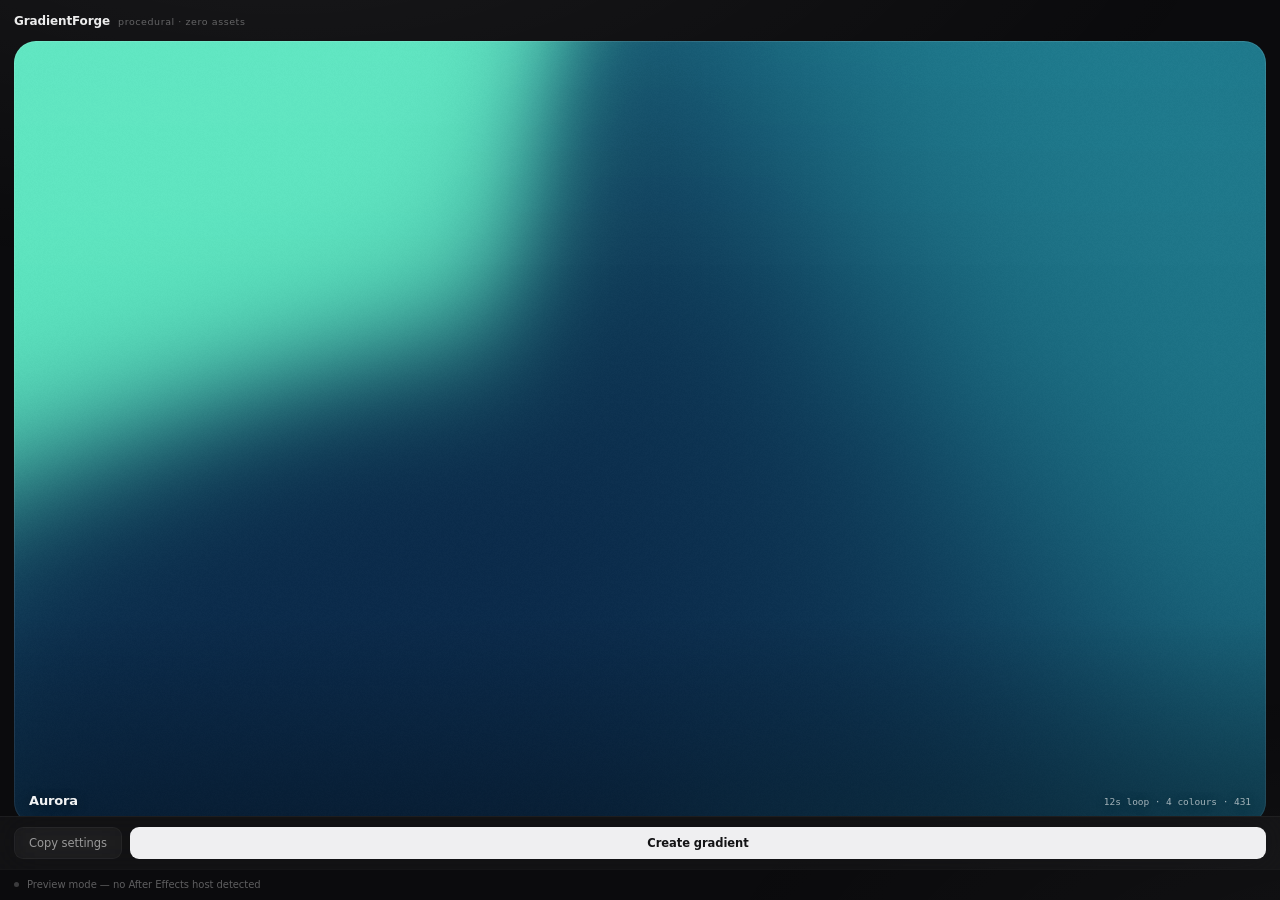
==== commit 522dc064: "feat(gradient): one Create, three geometry sources Create gradient no longer branches on which tab i" ====
--- a/com.gradientforge.pro/index.html
+++ b/com.gradientforge.pro/index.html
@@ -18,8 +18,11 @@
     </main>
 
     <footer class="dock">
-      <button class="ghost" id="gfCopy" title="Copy the parameters as JSON">Copy settings</button>
-      <button class="solid" id="gfCreate">Create gradient</button>
+      <p class="dock-hint" id="gfHint" hidden></p>
+      <div class="dock-row">
+        <button class="ghost" id="gfCopy" title="Copy the parameters as JSON">Copy settings</button>
+        <button class="solid" id="gfCreate">Create gradient</button>
+      </div>
     </footer>
 
     <footer class="statusbar" id="status" data-state="idle">
--- a/com.gradientforge.pro/css/panel.css
+++ b/com.gradientforge.pro/css/panel.css
@@ -150,6 +150,18 @@
   background: var(--bg-lift);
 }
 
+/* The curve editor sits on top of the canvas and only appears in Curve mode. */
+.pen {
+  position: absolute;
+  inset: 0;
+  width: 100%;
+  height: 100%;
+  cursor: crosshair;
+  touch-action: none;
+}
+.pen[hidden] { display: none; }
+.pen:focus-visible { outline: 1px solid rgba(255, 255, 255, 0.6); outline-offset: -2px; }
+
 /* A hairline inside the corner radius, brighter along the top edge — the
    specular a physical bezel would catch. No outer shadow anywhere. */
 .stage-ring {
@@ -279,6 +291,41 @@
 .geometry { margin-bottom: 14px; padding: 6px 13px 8px; }
 .geometry[hidden] { display: none; }
 
+/* --- geometry tools ---------------------------------------------------- */
+
+.tools {
+  display: flex;
+  flex-wrap: wrap;
+  align-items: center;
+  gap: 5px;
+  padding-top: 8px;
+  margin-top: 6px;
+  border-top: 1px solid var(--hair-soft);
+}
+
+.tool-hint {
+  flex: 1;
+  min-width: 84px;
+  font-size: 10px;
+  color: var(--ink-3);
+}
+
+.tool {
+  height: 23px;
+  padding: 0 9px;
+  border: 1px solid var(--hair-soft);
+  border-radius: 6px;
+  background: var(--sheet-1);
+  color: var(--ink-3);
+  font-family: var(--font);
+  font-size: 10.5px;
+  cursor: pointer;
+  white-space: nowrap;
+  transition: color .14s ease, border-color .14s ease;
+}
+.tool:hover { color: var(--ink); border-color: var(--hair); }
+.tool.on { color: var(--ink); }
+
 /* --- library shelf ----------------------------------------------------- */
 
 .shelf { margin-bottom: 16px; }
@@ -314,15 +361,35 @@
 .search::placeholder { color: var(--ink-4); }
 .search:focus { outline: none; border-color: var(--hair); background: var(--sheet-2); }
 
+ /* Wrapping, not scrolling: a docked panel is narrow and has no horizontal
+   scrollbar to discover, so a chip that sits off the right edge is a chip
+   nobody finds. Rows past the second are behind "More". */
 .chips {
   display: flex;
+  flex-wrap: wrap;
   gap: 5px;
-  margin-bottom: 10px;
-  overflow-x: auto;
-  scrollbar-width: none;
-  padding-bottom: 1px;
-}
-.chips::-webkit-scrollbar { display: none; }
+  max-height: 53px;
+  overflow: hidden;
+}
+.chips.open { max-height: none; }
+
+.chips-foot { display: flex; margin: 5px 0 10px; }
+.chips-foot .chips-more[hidden] { display: none; }
+
+.chips-more {
+  height: 24px;
+  padding: 0 10px;
+  border: 1px dashed var(--hair);
+  border-radius: 7px;
+  background: none;
+  color: var(--ink-3);
+  font-family: var(--font);
+  font-size: 10.5px;
+  font-weight: 500;
+  cursor: pointer;
+  white-space: nowrap;
+}
+.chips-more:hover { color: var(--ink); border-color: var(--ink-4); }
 
 .chip {
   flex: 0 0 auto;
@@ -612,13 +679,26 @@
 .dock {
   flex: none;
   display: flex;
-  gap: 8px;
+  flex-direction: column;
+  gap: 7px;
   padding: 10px var(--pad);
   border-top: 1px solid var(--hair-soft);
   background: var(--sheet-1);
   backdrop-filter: blur(22px) saturate(120%);
   -webkit-backdrop-filter: blur(22px) saturate(120%);
 }
+
+.dock-row { display: flex; gap: 8px; }
+
+/* A disabled Create has to say why on the surface, not only on hover. */
+.dock-hint {
+  margin: 0;
+  font-size: 10.5px;
+  line-height: 1.35;
+  letter-spacing: -0.005em;
+  color: var(--ink-3);
+}
+.dock-hint[data-state="blocked"] { color: var(--ink-2); }
 
 .actions-sub { margin-top: 8px; }
 
